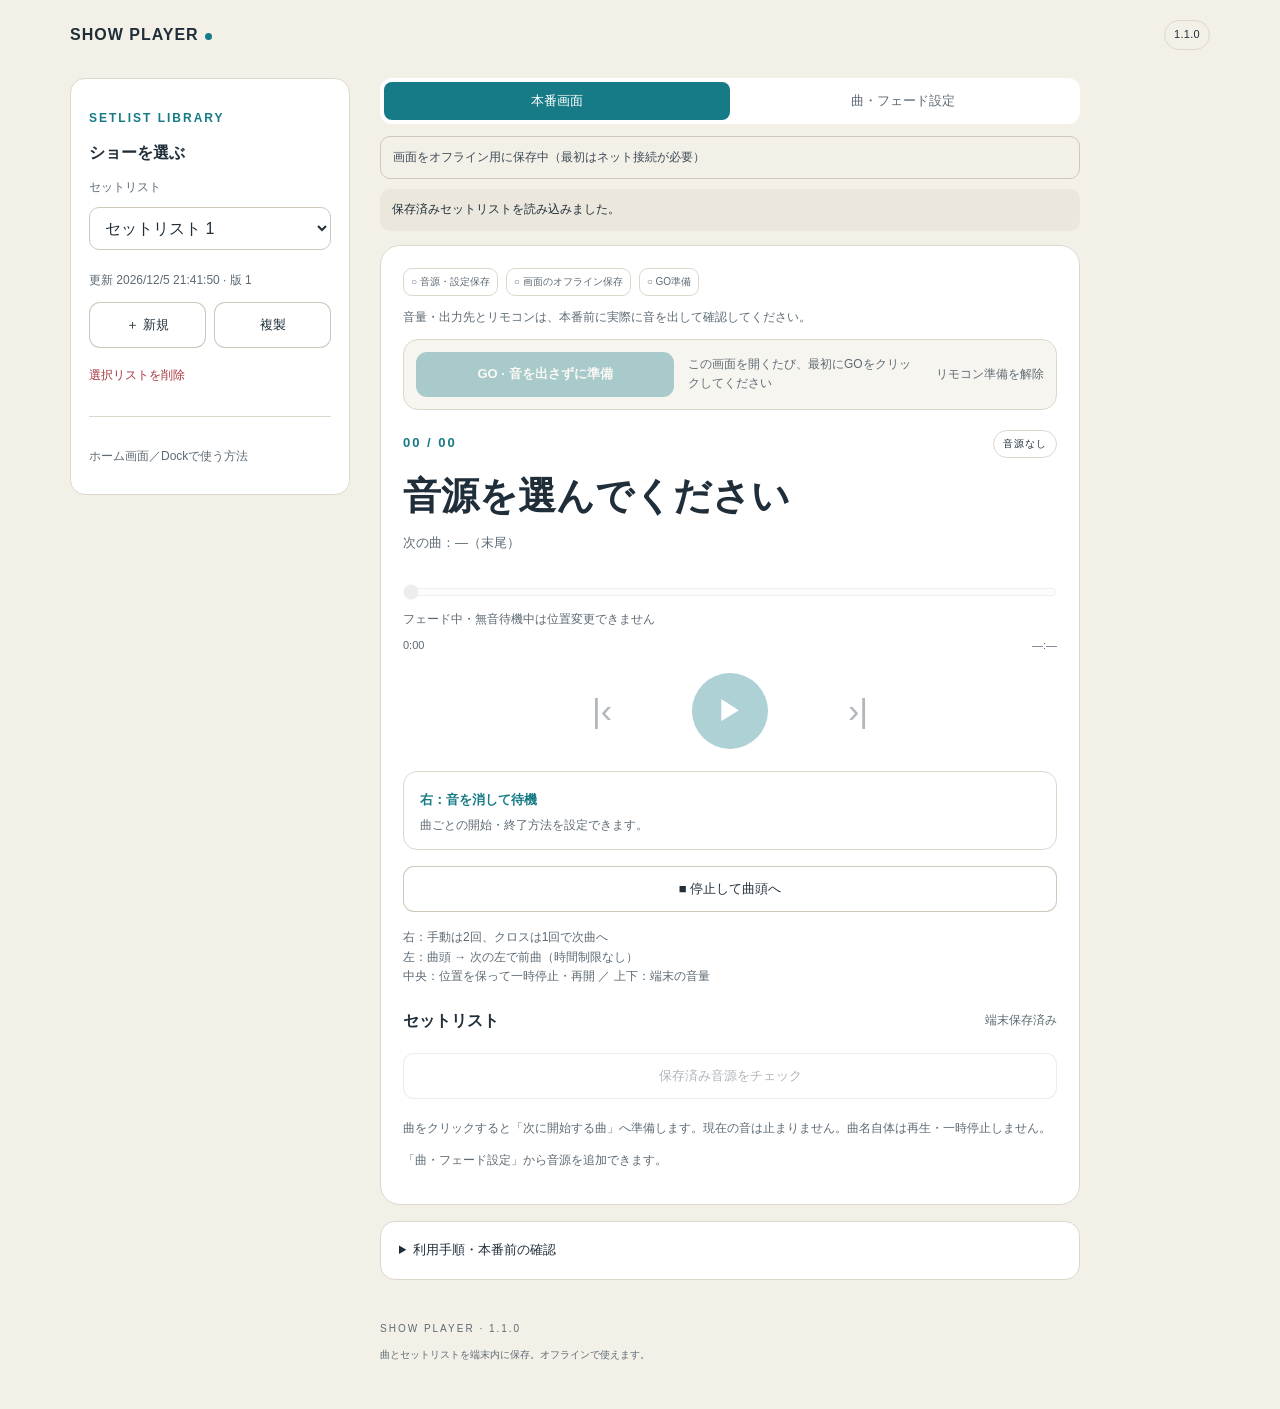
==== releases/v112/index.html @ 33ec4fa3 "Add 完パケ (play to natural end, then continue), release v112 Co-Authored-By: Claude Sonnet 5.5 <norepl" ====
<!doctype html><html lang="ja"><head><base href="../../"><meta charset="utf-8"><meta name="viewport" content="width=device-width,initial-scale=1,viewport-fit=cover"><meta name="theme-color" content="#f3f0e8"><meta name="apple-mobile-web-app-capable" content="yes"><title>SHOW PLAYER</title><link rel="manifest" href="manifest.webmanifest"><link rel="stylesheet" href="player.css?v=112"><link rel="icon" href="icon.svg"><link rel="apple-touch-icon" href="icon-192.png"></head><body><main>
<header><b>SHOW PLAYER<span class="dot"></span></b><span class="pill">1.1.0</span></header>
<div class="app-grid"><aside class="library-panel panel">
<p class="eyebrow">SETLIST LIBRARY</p><h2>ショーを選ぶ</h2>
<label class="small muted" for="listPicker">セットリスト</label><select id="listPicker" class="list-picker"></select>
<p id="listVersion" class="small muted"></p>
<div class="library-actions"><button id="newList" class="secondary">＋ 新規</button><button id="duplicateList" class="secondary">複製</button><button id="deleteList" class="text-danger">選択リストを削除</button></div>
<hr><button id="installGuide" class="text-button">ホーム画面／Dockで使う方法</button>
<p id="installText" class="small muted" hidden>iPhone：通常のSafariで開く→共有→ホーム画面に追加。起動時にiPhone向けの再生方式を自動選択します。Mac：対応するSafariでファイル→Dockに追加、またはChromeでアプリとしてインストール。追加後のアプリ内で音源を保存して、オフライン準備を確認してください。通常ブラウザと追加したアプリの保存領域が別になる場合があります。</p>
</aside><div class="workspace"><button id="mobileLibrary" class="secondary mobile-library-button">ショーを選ぶ ↓</button><div class="tabs"><button id="liveTab" class="selected">本番画面</button><button id="editTab">曲・フェード設定</button></div>
<div id="engineNote" class="banner" hidden>iPhone向け再生 · 初回GO時に現在曲を準備します。</div><div id="offlineStatus" class="banner" role="status">オフライン準備を確認しています…</div>
<div id="notice" class="notice" role="status">音源を追加して始めてください。</div>
<section id="live" class="live-player"><div class="preparation" aria-label="本番前の準備"><span id="prepSaved">○ 音源・設定保存</span><span id="prepOffline">○ 画面のオフライン保存</span><span id="prepRemote">○ GO準備</span></div><p class="small muted">音量・出力先とリモコンは、本番前に実際に音を出して確認してください。</p>
<div class="panel go-panel"><button id="go" class="primary">GO · 音を出さずに準備</button><p id="remoteStatus" class="small muted">この画面を開くたび、最初にGOをクリックしてください。</p><button id="releaseRemote" class="text-button">リモコン準備を解除</button></div>

<div class="title-row"><span id="number" class="eyebrow">00 / 00</span><span id="state" class="pill">音源なし</span></div>
<h1 id="title">音源を選んでください</h1><p id="nextTitle" class="muted">次の曲：—</p>
<input id="seek" class="seek-slider" type="range" min="0" max="0" step="0.01" value="0" aria-label="再生位置" disabled><p id="seekHint" class="small muted">再生位置をドラッグで調整できます。</p><div class="progress" hidden><div id="progressBar"></div></div><div class="times"><span id="position">0:00</span><span id="duration">0:00</span></div>
<div class="transport"><button id="previous" aria-label="曲頭・前曲">|‹</button><button id="central" class="central" aria-label="再生・一時停止">▶</button><button id="next" aria-label="フェードアウト・次曲">›|</button></div>
<div class="hint"><b id="nextHint">右：再生を開始</b><p id="fadeStatus">曲ごとの開始・終了方法を設定できます。</p></div>
<div class="row"><button id="stop" class="secondary">■ 停止して曲頭へ</button></div>
<p class="small muted">右：手動は2回、クロスは1回で次曲へ<br>左：曲頭 → 次の左で前曲（時間制限なし）<br>中央：位置を保って一時停止・再開 ／ 上下：端末の音量</p>
<div id="selectionPanel" class="panel" hidden><p class="eyebrow">次に開始する曲</p><h2 id="selectedTitle"></h2><button id="activateSelected" class="primary">選んだ曲を再生 →</button><button id="cancelSelected" class="text-button">選択を解除</button><p class="small muted">曲の選択だけでは音は止まりません。上のボタンで切り替えます。リモコン右で切り替えます。手動は2回、クロスは1回。</p></div><div class="section-heading"><h2>セットリスト</h2><span id="saveStatus" class="small muted">未保存</span></div><button id="audioCheck" class="secondary">保存済み音源をチェック</button><p class="small muted">曲をクリックすると「次に開始する曲」へ準備します。現在の音は止まりません。曲名自体は再生・一時停止しません。</p><div id="trackList"></div>
</section>
<section id="edit" hidden><h2>音源と曲ごとの設定</h2><div id="editorSaveStatus" class="banner" role="status">保存状態を確認しています…</div><p class="small muted">設定画面に入ると音を止め、現在曲と位置を保持します。戻っても自動再生しません。フェード途中で入った場合、そのフェードは終了します。戻って中央を押すと、保持した位置から変更後の開始方法で再生します。</p><label class="small muted" for="listName">セットリスト名</label><input id="listName" class="name-input" type="text" placeholder="ショー名"><p class="muted small">iPhoneの「ファイル」から複数選択できます。取り込んだ音源は端末内に保存し、アップロードしません。</p><div id="audioDropZone" class="audio-drop-zone" role="region" aria-label="音源ファイルの取り込み"><p><b>複数の音源ファイルをここへドロップ</b></p><p class="small muted">PC：Finderなどでまとめて選択してドラッグ。iPhone：下のボタンから「ファイル」で複数選択。</p><label class="primary file-label">＋ 音源を追加<input id="files" type="file" accept="audio/*,.mp3,.wav,.m4a,.aac,.aif,.aiff" multiple hidden></label></div><p id="importStatus" class="small muted"></p><div class="reuse-row"><select id="reusePicker" aria-label="保存済み音源を選択"></select><button id="reuseAdd" class="secondary">保存済み音源を追加</button></div><div class="order-panel"><h2>曲順を並べ替える</h2><p class="small muted">≡を押して上下に動かし、離すと入れ替わります。↑↓でも移動できます。</p><div id="orderList"></div><p id="orderStatus" class="small muted" role="status"></p></div><div id="editList"></div><p class="small muted">開始・終了の「カット／フェード」を1回押すと切り替わります。フェードを選んだ曲は秒数も指定してください。スライダーより長い秒数は数値欄へ入力できます。初期設定はカットです。曲送りの「手動／クロス」も1回で切り替えられます。クロスは終了後に次曲を開始し、各曲の終了・開始秒数を使います。</p><button id="save" class="primary">設定を保存する</button><button id="back" class="secondary">保存して本番画面へ戻る</button><button id="testUnsaved" class="text-button">保存せず本番画面でテスト</button><p class="small muted">音源追加・削除・並び替えは音を止めた設定画面で行います。複数のセットリストを端末内へ保存できます。同じ音源は再利用します。</p></section>
<details class="panel"><summary>利用手順・本番前の確認</summary><ol><li>まずオンラインで音源を追加し、端末保存とオフライン準備の表示を確認。</li><li>設定画面で終了方法をフェードにして、試したい秒数を指定。</li><li>本番画面でGOを押して準備し、リモコン中央で再生。右1回で音が消えるか確認。手動なら次の右で次曲、クロスなら終了後に次曲を自動開始。</li><li>フェード中に右を押すと、フェードを完了して次の操作へ。中央なら音とフェードを止め、もう1回で続きから再開。</li><li>機内モードにし、Bluetoothをオンに戻す。ページを開き直して同じ操作を確認。</li></ol><p class="small muted">左で戻ると、再生中は再生、一時停止中は停止を維持します。曲戻しはカット。右・中央・停止を押すと「次の左は前曲」の状態を解除します。自然終了は自動で次曲へ進みません。最終曲の次も自動で先頭へ戻りません。</p><p class="small muted">無音待機中の中央は待機を維持します。次曲開始は右です。音源と設定はこのSafari／ホーム画面アプリ内の保存領域に置きます。サイトデータの削除やOSによる消去からの永続保証はまだありません。本番前に、実際の音響接続で操作と出力を確認してください。</p><p class="small muted">GOは無音でリモコン操作を準備します。中央のOS再生／一時停止コマンドを同じ切替操作として扱います。電話や他アプリの音声で中断した場合は、停止してGOを押し直してください。</p></details>


<footer>SHOW PLAYER · 1.1.0<p>曲とセットリストを端末内に保存。オフラインで使えます。</p></footer>
</div></div><audio id="audio" preload="auto" playsinline></audio><audio id="receiver" src="receiver-silence.wav" preload="auto" loop playsinline></audio>
</main><script type="module" src="player.mjs?v=112"></script></body></html>
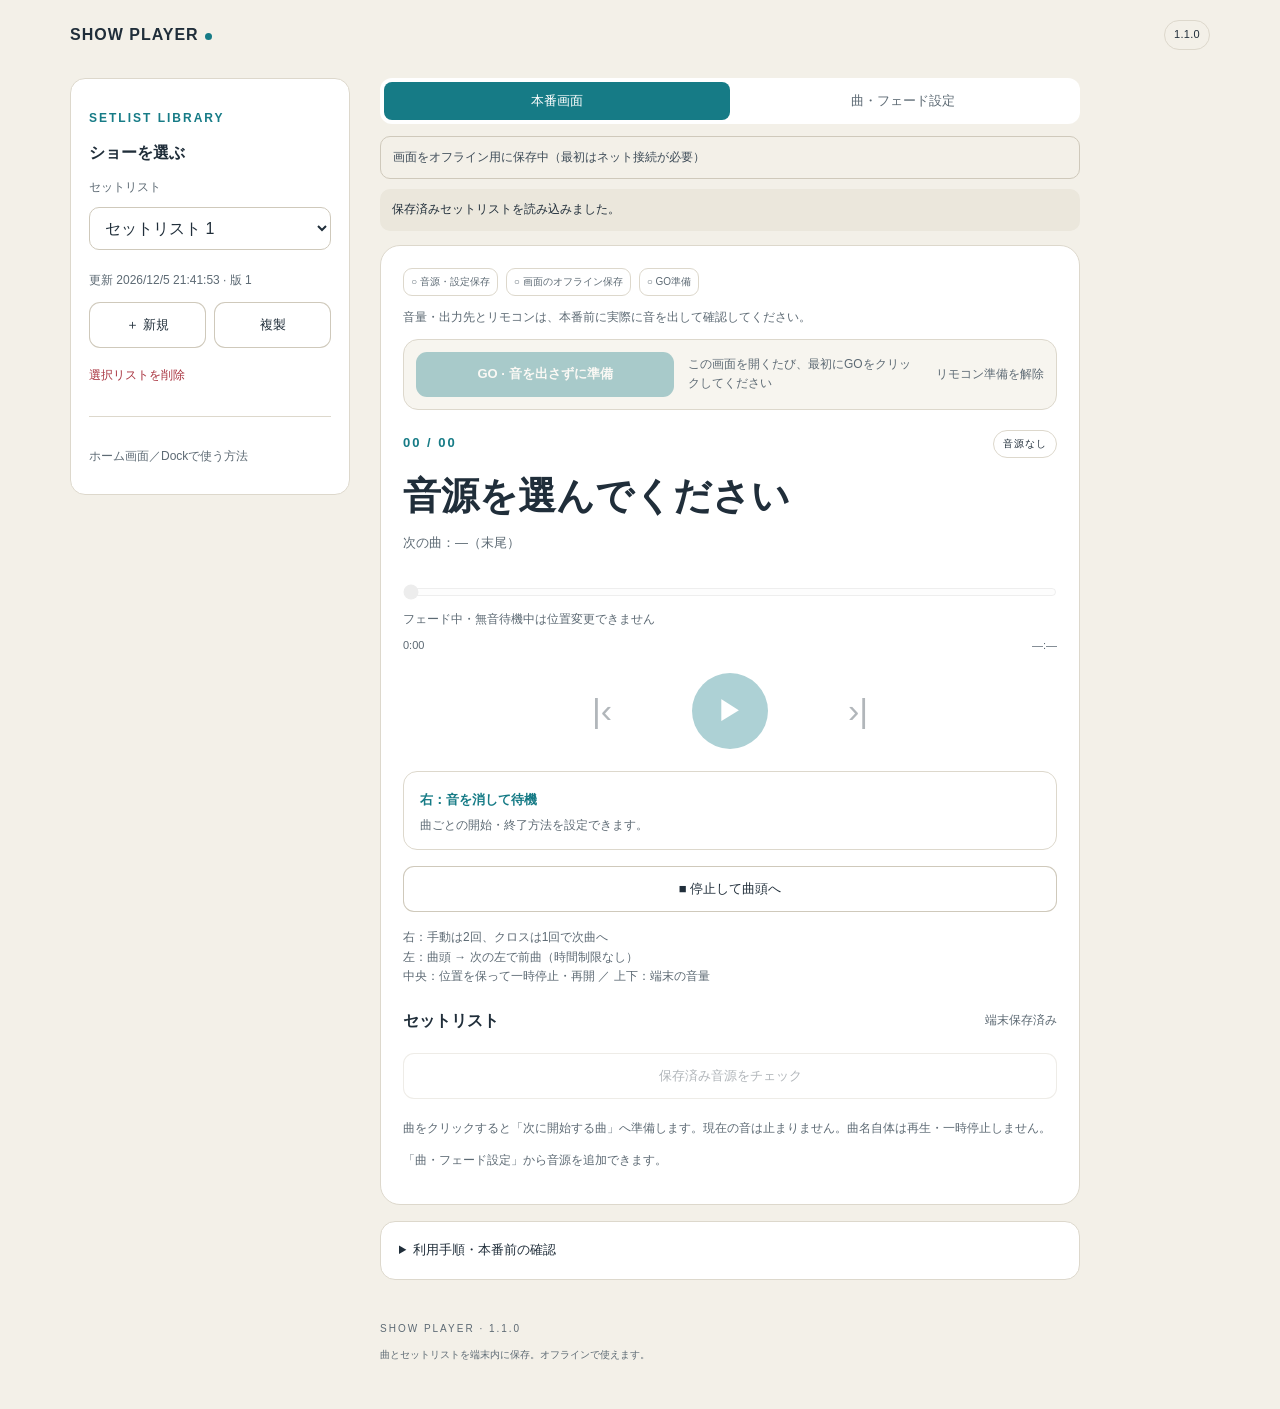
==== commit 35154b17: "Add 繰り返し (replay same song after natural end), release v113 Co-Authored-By: Claude Sonnet 5.5 <norep" ====
--- a/releases/v112/index.html
+++ b/releases/v112/index.html
@@ -1,4 +1,4 @@
-<!doctype html><html lang="ja"><head><base href="../../"><meta charset="utf-8"><meta name="viewport" content="width=device-width,initial-scale=1,viewport-fit=cover"><meta name="theme-color" content="#f3f0e8"><meta name="apple-mobile-web-app-capable" content="yes"><title>SHOW PLAYER</title><link rel="manifest" href="manifest.webmanifest"><link rel="stylesheet" href="player.css?v=112"><link rel="icon" href="icon.svg"><link rel="apple-touch-icon" href="icon-192.png"></head><body><main>
+<!doctype html><html lang="ja"><head><base href="../../"><meta charset="utf-8"><meta name="viewport" content="width=device-width,initial-scale=1,viewport-fit=cover"><meta name="theme-color" content="#f3f0e8"><meta name="apple-mobile-web-app-capable" content="yes"><title>SHOW PLAYER</title><link rel="manifest" href="manifest.webmanifest"><link rel="stylesheet" href="player.css?v=113"><link rel="icon" href="icon.svg"><link rel="apple-touch-icon" href="icon-192.png"></head><body><main>
 <header><b>SHOW PLAYER<span class="dot"></span></b><span class="pill">1.1.0</span></header>
 <div class="app-grid"><aside class="library-panel panel">
 <p class="eyebrow">SETLIST LIBRARY</p><h2>ショーを選ぶ</h2>
@@ -28,4 +28,4 @@
 
 <footer>SHOW PLAYER · 1.1.0<p>曲とセットリストを端末内に保存。オフラインで使えます。</p></footer>
 </div></div><audio id="audio" preload="auto" playsinline></audio><audio id="receiver" src="receiver-silence.wav" preload="auto" loop playsinline></audio>
-</main><script type="module" src="player.mjs?v=112"></script></body></html>
+</main><script type="module" src="player.mjs?v=113"></script></body></html>
